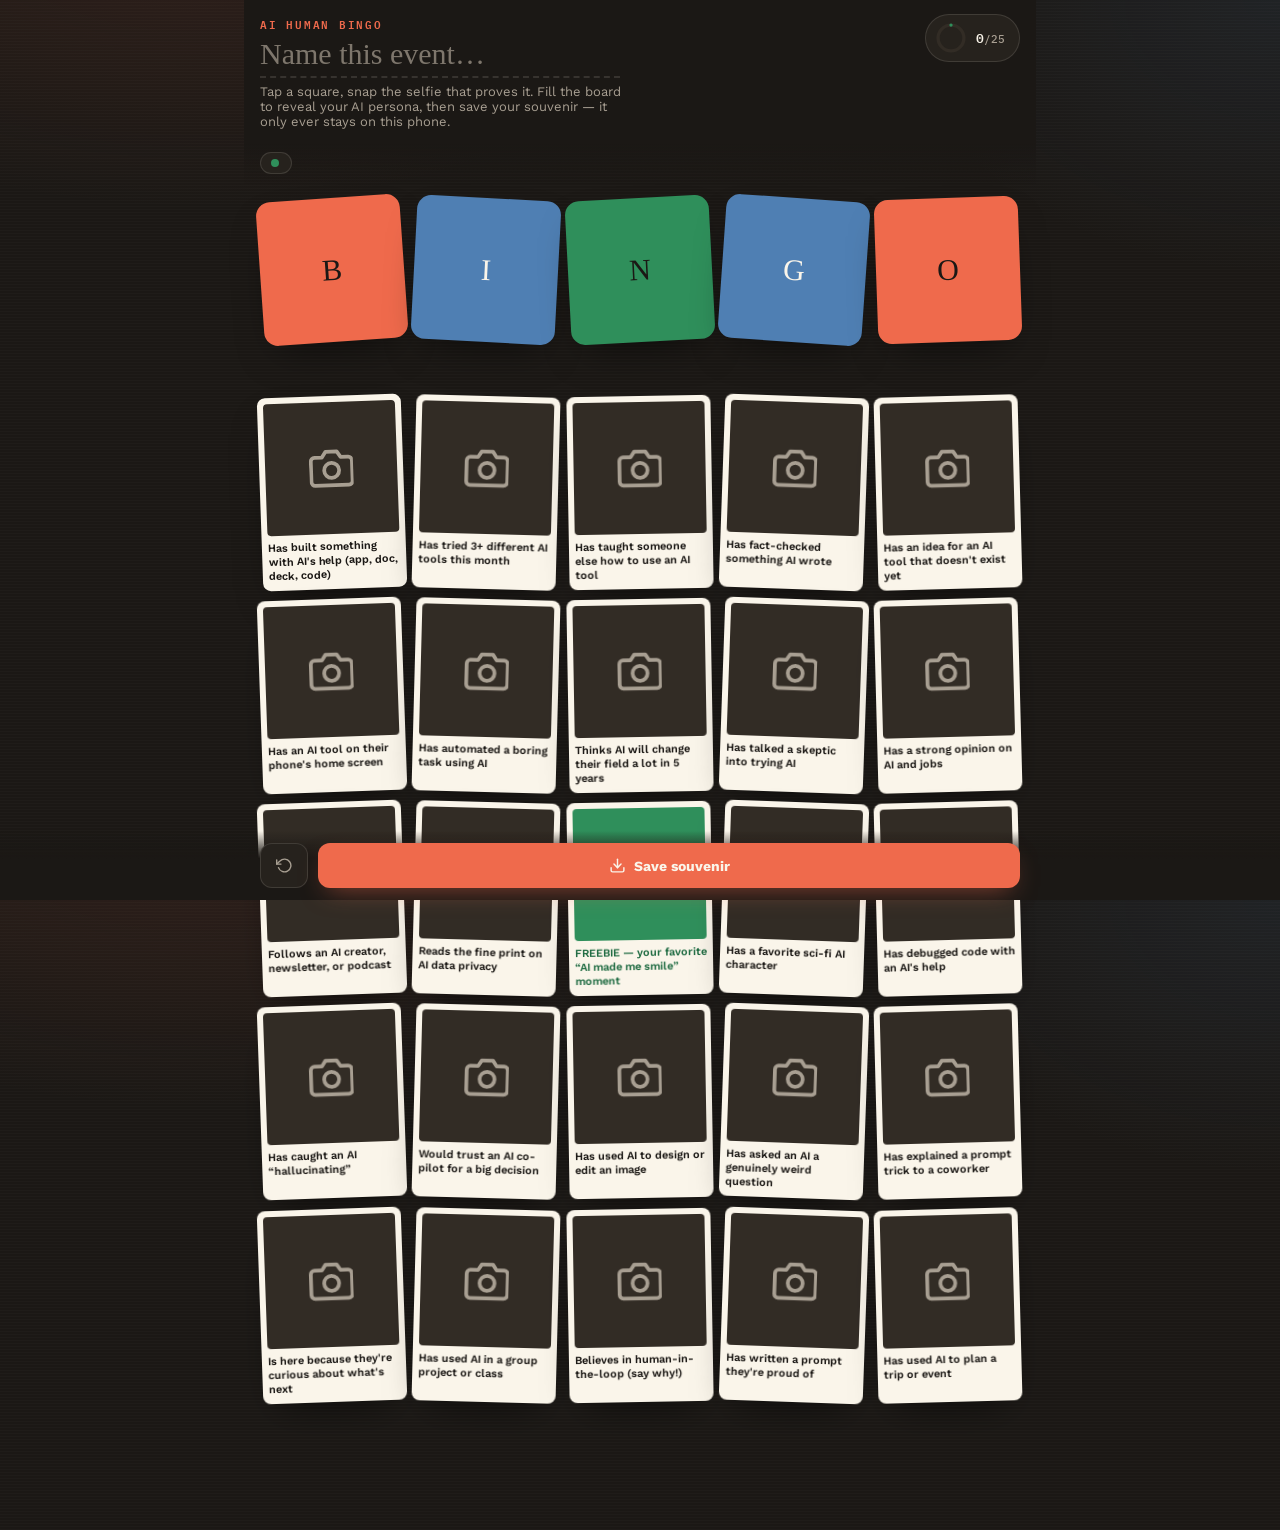
==== index.html @ 7718d37a "Add AI Human Bingo: selfie-based photo board with client-side AI persona reveal Co-Authored-By: Clau" ====
<!doctype html>
<html lang="en">
<head>
<meta charset="UTF-8" />
<meta name="viewport" content="width=device-width, initial-scale=1, viewport-fit=cover" />
<title>AI Human Bingo</title>
<meta name="description" content="A photo-based human bingo card for AI events — tap a square, take the selfie, fill the board, reveal your AI persona, and save it to your phone as a souvenir." />
<link rel="icon" href="data:image/svg+xml,<svg xmlns=%22http://www.w3.org/2000/svg%22 viewBox=%220 0 100 100%22><text y=%22.9em%22 font-size=%2290%22>📸</text></svg>" />
<link rel="stylesheet" href="style.css" />
</head>
<body>

<div class="wrap">

  <header class="board-header">
    <div class="header-row">
      <div class="brand">
        <span class="kicker">AI Human Bingo</span>
        <input id="eventTitle" type="text" maxlength="40" placeholder="Name this event…" />
      </div>
      <div class="progress-chip" aria-live="polite">
        <svg class="progress-ring" viewBox="0 0 36 36">
          <circle cx="18" cy="18" r="15.5" fill="none" stroke="var(--ink-softer)" stroke-width="4"></circle>
          <circle id="progressCircle" cx="18" cy="18" r="15.5" fill="none" stroke="var(--accent)" stroke-width="4"
                  stroke-linecap="round" stroke-dasharray="97.4" stroke-dashoffset="97.4"
                  transform="rotate(-90 18 18)"></circle>
        </svg>
        <span class="progress-text"><span id="progressCount">0</span><small>/25</small></span>
      </div>
    </div>
    <p class="subline">Tap a square, snap the selfie that proves it. Fill the board to reveal your AI persona, then save your souvenir — it only ever stays on this phone.</p>
    <span id="personaHint" class="persona-hint" hidden></span>
  </header>

  <div class="letters" aria-hidden="true">
    <span>B</span><span>I</span><span>N</span><span>G</span><span>O</span>
  </div>

  <div id="winBanner" class="win-banner" role="status">
    <svg viewBox="0 0 24 24" fill="none" stroke="currentColor" stroke-width="2.2" stroke-linecap="round" stroke-linejoin="round"><path d="M12 2l2.9 6.26L22 9.27l-5 4.87L18.2 21 12 17.4 5.8 21 7 14.14l-5-4.87 7.1-1.01z"/></svg>
    <div>
      <strong>BINGO! Board complete.</strong>
      <p>Save it below to keep it as your souvenir.</p>
    </div>
  </div>

  <main id="board" class="board" aria-label="Bingo board"></main>

</div>

<div class="toast" id="toast"></div>

<div class="action-bar">
  <div class="action-bar-inner">
    <button class="btn btn-reset" id="resetBtn" type="button" aria-label="Clear board">
      <svg viewBox="0 0 24 24" fill="none" stroke="currentColor" stroke-width="2" stroke-linecap="round" stroke-linejoin="round"><polyline points="1 4 1 10 7 10"/><path d="M3.51 15a9 9 0 1 0 2.13-9.36L1 10"/></svg>
    </button>
    <button class="btn btn-save" id="saveBtn" type="button">
      <svg viewBox="0 0 24 24" fill="none" stroke="currentColor" stroke-width="2" stroke-linecap="round" stroke-linejoin="round"><path d="M21 15v4a2 2 0 0 1-2 2H5a2 2 0 0 1-2-2v-4"/><polyline points="7 10 12 15 17 10"/><line x1="12" y1="15" x2="12" y2="3"/></svg>
      Save souvenir
    </button>
  </div>
</div>

<canvas id="confetti"></canvas>
<canvas id="exportCanvas"></canvas>

<script src="script.js"></script>
</body>
</html>
---- style.css ----
/* ============================================================
   Selfie Human Bingo — photo-booth strip aesthetic
   Palette
     --ink        #1b1815  backdrop, corkboard
     --ink-soft   #26221d  panel / card back
     --paper      #faf5ea  polaroid card stock
     --accent     #2f8f5b  captured / go (green, kept per house style)
     --accent-ink #10331f  accent text-on-accent
     --coral      #ef6a4c  camera / action pop
     --sky        #4f7fb3  third badge colour (B I N G O chips)
     --muted      #a89f92  secondary text on dark
     --muted-2    #6b6459  secondary text on paper
   Type
     display  "Permanent Marker"  — BINGO letters, headline, captions
     body     "Work Sans"         — UI copy, buttons, task labels
     mono     "IBM Plex Mono"     — counters, timestamps, stamp text
   Layout
     Single dark "photo booth" world (deliberately one theme): a corkboard
     backdrop holds a 5x5 grid of tilted polaroid cards; a sticky marker-
     board header up top and a film-strip action bar pinned to the bottom.
   ============================================================ */

@import url('https://fonts.googleapis.com/css2?family=Permanent+Marker&family=Work+Sans:wght@400;500;600;700;800&family=IBM+Plex+Mono:wght@500;600&display=swap');

:root {
  --ink: #1b1815;
  --ink-soft: #26221d;
  --ink-softer: #322c25;
  --paper: #faf5ea;
  --paper-dim: #efe7d8;
  --accent: #2f8f5b;
  --accent-deep: #1f6b42;
  --accent-ink: #0e2e1c;
  --coral: #ef6a4c;
  --coral-deep: #c94d32;
  --sky: #4f7fb3;
  --gold-banned: none; /* reminder: never use gold */
  --muted: #a89f92;
  --muted-2: #6b6459;
  --line: rgba(250, 245, 234, 0.12);
  --shadow: 0 18px 40px -18px rgba(0, 0, 0, 0.65);
  color-scheme: dark;
}

* { box-sizing: border-box; }

html, body {
  height: 100%;
}

body {
  margin: 0;
  padding-inline: 16px;
  background: var(--ink);
  background-image:
    radial-gradient(ellipse 900px 500px at 15% -10%, rgba(239, 106, 76, 0.10), transparent 60%),
    radial-gradient(ellipse 700px 500px at 100% 0%, rgba(79, 127, 179, 0.10), transparent 55%),
    repeating-linear-gradient(0deg, rgba(255,255,255,0.015) 0px, rgba(255,255,255,0.015) 1px, transparent 1px, transparent 3px);
  color: var(--paper);
  font-family: "Work Sans", -apple-system, "Segoe UI", sans-serif;
  -webkit-font-smoothing: antialiased;
  min-height: 100%;
}

.wrap {
  max-width: 760px;
  margin: 0 auto;
  padding-bottom: 128px;
}

/* ---------- header ---------- */

header.board-header {
  position: sticky;
  top: env(safe-area-inset-top, 0px);
  z-index: 20;
  padding-block: 14px 10px;
  background: linear-gradient(180deg, var(--ink) 78%, rgba(27,24,21,0));
  margin-inline: -16px;
  padding-inline: 16px;
}

.header-row {
  display: flex;
  align-items: flex-start;
  justify-content: space-between;
  gap: 14px;
  flex-wrap: wrap;
}

.brand {
  display: flex;
  flex-direction: column;
  gap: 2px;
  min-width: 0;
}

.brand .kicker {
  font-family: "IBM Plex Mono", monospace;
  font-size: 11px;
  font-weight: 600;
  letter-spacing: 0.16em;
  text-transform: uppercase;
  color: var(--coral);
}

#eventTitle {
  font-family: "Permanent Marker", cursive;
  font-size: clamp(22px, 6vw, 30px);
  line-height: 1.15;
  color: var(--paper);
  background: transparent;
  border: none;
  border-bottom: 2px dashed var(--line);
  padding: 2px 0 4px;
  width: 100%;
  max-width: 420px;
  outline: none;
  transition: border-color 0.15s ease;
}

#eventTitle:focus { border-bottom-color: var(--coral); }
#eventTitle::placeholder { color: var(--muted); opacity: 0.7; }

.progress-chip {
  display: flex;
  align-items: center;
  gap: 10px;
  background: var(--ink-soft);
  border: 1px solid var(--line);
  border-radius: 999px;
  padding: 8px 14px 8px 10px;
  flex-shrink: 0;
}

.progress-ring {
  width: 30px;
  height: 30px;
  flex-shrink: 0;
}

.progress-ring circle { transition: stroke-dashoffset 0.4s ease; }

.progress-text {
  font-family: "IBM Plex Mono", monospace;
  font-variant-numeric: tabular-nums;
  font-size: 13px;
  font-weight: 600;
  color: var(--paper);
  white-space: nowrap;
}

.progress-text small {
  color: var(--muted);
  font-weight: 500;
}

.subline {
  margin-top: 6px;
  font-size: 13px;
  color: var(--muted);
  max-width: 46ch;
}

.persona-hint {
  display: inline-flex;
  align-items: center;
  gap: 7px;
  margin-top: 10px;
  padding: 6px 12px 6px 10px;
  border-radius: 999px;
  background: var(--ink-soft);
  border: 1px solid var(--line);
  font-family: "IBM Plex Mono", monospace;
  font-size: 11.5px;
  font-weight: 600;
  letter-spacing: 0.02em;
  color: var(--paper);
}

.persona-hint::before {
  content: "";
  width: 8px;
  height: 8px;
  border-radius: 50%;
  background: var(--persona-color, var(--accent));
  flex-shrink: 0;
}

/* ---------- bingo letters ---------- */

.letters {
  display: grid;
  grid-template-columns: repeat(5, 1fr);
  gap: 10px;
  margin: 14px 0 12px;
}

.letters span {
  display: flex;
  align-items: center;
  justify-content: center;
  aspect-ratio: 1;
  font-family: "Permanent Marker", cursive;
  font-size: clamp(20px, 5.5vw, 30px);
  color: var(--ink);
  border-radius: 14px;
  transform: rotate(var(--tilt, 0deg));
  box-shadow: var(--shadow);
}

.letters span:nth-child(1) { background: var(--coral); --tilt: -4deg; }
.letters span:nth-child(2) { background: var(--sky); color: var(--paper); --tilt: 3deg; }
.letters span:nth-child(3) { background: var(--accent); --tilt: -3deg; }
.letters span:nth-child(4) { background: var(--sky); color: var(--paper); --tilt: 4deg; }
.letters span:nth-child(5) { background: var(--coral); --tilt: -2deg; }

/* ---------- grid of polaroids ---------- */

.board {
  display: grid;
  grid-template-columns: repeat(5, 1fr);
  gap: 10px;
}

@media (max-width: 480px) {
  .board { gap: 7px; }
  .letters { gap: 7px; }
}

.cell {
  position: relative;
  background: var(--paper);
  border-radius: 8px;
  padding: 6px 6px 8px;
  box-shadow: var(--shadow);
  transform: rotate(var(--tilt, 0deg));
  cursor: pointer;
  border: none;
  font: inherit;
  text-align: left;
  color: inherit;
  display: flex;
  flex-direction: column;
  transition: transform 0.15s ease, box-shadow 0.15s ease;
}

.cell:nth-child(5n+1) { --tilt: -2deg; }
.cell:nth-child(5n+2) { --tilt: 1.5deg; }
.cell:nth-child(5n+3) { --tilt: -1deg; }
.cell:nth-child(5n+4) { --tilt: 2deg; }
.cell:nth-child(5n+5) { --tilt: -1.5deg; }

.cell:hover,
.cell:focus-visible {
  transform: rotate(0deg) scale(1.035);
  z-index: 5;
  outline: none;
}

.cell:focus-visible { box-shadow: var(--shadow), 0 0 0 3px var(--coral); }

.cell-photo {
  position: relative;
  aspect-ratio: 1;
  border-radius: 4px;
  overflow: hidden;
  background: var(--ink-softer);
  display: flex;
  align-items: center;
  justify-content: center;
}

.cell-photo img {
  width: 100%;
  height: 100%;
  object-fit: cover;
  display: block;
}

.cell-photo svg { width: 34%; height: 34%; color: var(--muted); }

.cell.done .cell-photo svg { display: none; }

.cell-caption {
  margin-top: 6px;
  font-size: clamp(9px, 2.6vw, 11px);
  font-weight: 600;
  line-height: 1.25;
  color: var(--ink);
  min-height: 2.5em;
  display: flex;
  align-items: center;
}

.cell.free .cell-caption { color: var(--accent-deep); }
.cell.free .cell-photo { background: var(--accent); }
.cell.free .cell-photo svg { color: var(--accent-ink); }

.check-badge {
  position: absolute;
  top: 4px;
  right: 4px;
  width: 20px;
  height: 20px;
  border-radius: 50%;
  background: var(--accent);
  border: 2px solid var(--paper);
  display: flex;
  align-items: center;
  justify-content: center;
  opacity: 0;
  transform: scale(0.5);
  transition: transform 0.25s cubic-bezier(.34,1.56,.64,1), opacity 0.2s ease;
}

.cell.done .check-badge { opacity: 1; transform: scale(1); }
.check-badge svg { width: 11px; height: 11px; stroke: var(--paper); }

.cell-retake {
  position: absolute;
  bottom: 4px;
  right: 4px;
  width: 22px;
  height: 22px;
  border-radius: 50%;
  background: rgba(27,24,21,0.65);
  backdrop-filter: blur(2px);
  display: flex;
  align-items: center;
  justify-content: center;
  opacity: 0;
  transition: opacity 0.15s ease;
}

.cell.done .cell-retake { opacity: 1; }
.cell-retake svg { width: 12px; height: 12px; stroke: var(--paper); }

/* ---------- action bar ---------- */

.action-bar {
  position: fixed;
  left: 0;
  right: 0;
  bottom: 0;
  z-index: 30;
  display: flex;
  justify-content: center;
  padding: 12px 16px calc(12px + env(safe-area-inset-bottom, 0px));
  background: linear-gradient(0deg, var(--ink) 60%, rgba(27,24,21,0));
}

.action-bar-inner {
  width: 100%;
  max-width: 760px;
  display: flex;
  gap: 10px;
  align-items: stretch;
}

.btn {
  font-family: "Work Sans", sans-serif;
  font-weight: 700;
  font-size: 14px;
  border-radius: 12px;
  border: none;
  padding: 13px 16px;
  cursor: pointer;
  display: flex;
  align-items: center;
  justify-content: center;
  gap: 8px;
  transition: transform 0.12s ease, filter 0.12s ease;
}

.btn:active { transform: scale(0.97); }
.btn svg { width: 17px; height: 17px; flex-shrink: 0; }

.btn-save {
  flex: 1;
  background: var(--coral);
  color: var(--paper);
  box-shadow: 0 10px 26px -10px rgba(239, 106, 76, 0.55);
}

.btn-save:hover { filter: brightness(1.06); }
.btn-save:disabled { opacity: 0.45; cursor: not-allowed; box-shadow: none; }

.btn-reset {
  background: var(--ink-soft);
  color: var(--muted);
  border: 1px solid var(--line);
  width: 48px;
  flex-shrink: 0;
}

.btn-reset:hover { color: var(--paper); border-color: var(--muted); }

/* ---------- toast ---------- */

.toast {
  position: fixed;
  left: 50%;
  bottom: calc(96px + env(safe-area-inset-bottom, 0px));
  transform: translate(-50%, 12px);
  background: var(--paper);
  color: var(--ink);
  font-family: "IBM Plex Mono", monospace;
  font-size: 12px;
  font-weight: 600;
  letter-spacing: 0.02em;
  padding: 10px 16px;
  border-radius: 10px;
  box-shadow: var(--shadow);
  z-index: 40;
  opacity: 0;
  pointer-events: none;
  transition: opacity 0.25s ease, transform 0.25s ease;
  max-width: min(90vw, 420px);
  text-align: center;
}

.toast.show {
  opacity: 1;
  transform: translate(-50%, 0);
}

/* ---------- win banner ---------- */

.win-banner {
  margin: 4px 0 14px;
  background: var(--accent);
  color: var(--accent-ink);
  border-radius: 12px;
  padding: 14px 16px;
  display: flex;
  align-items: center;
  gap: 12px;
  box-shadow: var(--shadow);
  opacity: 0;
  max-height: 0;
  overflow: hidden;
  transition: opacity 0.3s ease, max-height 0.3s ease, margin 0.3s ease, padding 0.3s ease;
}

.win-banner.show { opacity: 1; max-height: 120px; }
.win-banner svg { width: 26px; height: 26px; flex-shrink: 0; }
.win-banner strong { font-family: "Permanent Marker", cursive; font-size: 18px; display: block; }
.win-banner p { margin: 2px 0 0; font-size: 12.5px; opacity: 0.85; }

/* ---------- confetti canvas ---------- */

#confetti {
  position: fixed;
  inset: 0;
  pointer-events: none;
  z-index: 50;
}

/* ---------- offscreen export canvas (never shown) ---------- */

#exportCanvas { display: none; }

@media (prefers-reduced-motion: reduce) {
  * { transition-duration: 0.001ms !important; animation-duration: 0.001ms !important; }
}
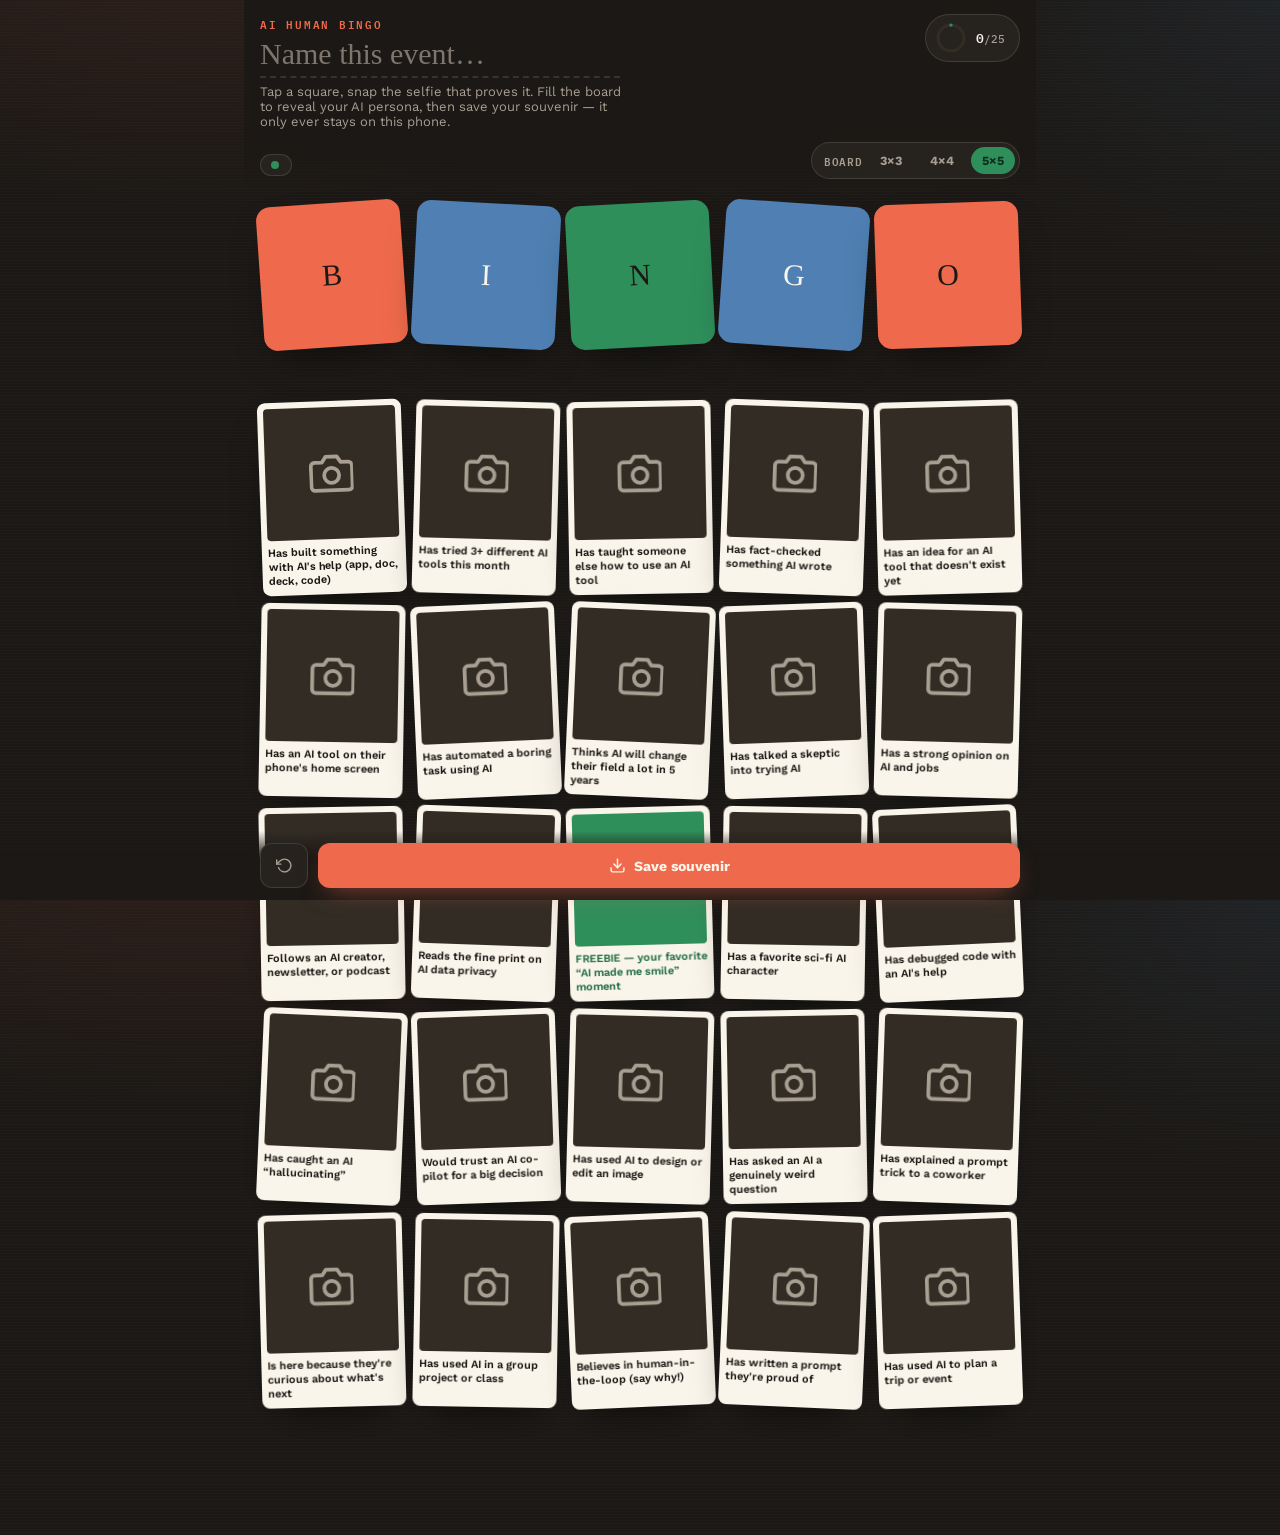
==== commit b0a17216: "Add 3x3 / 4x4 / 5x5 board size picker Generalizes the grid, line-detection, and souvenir export to a" ====
--- a/index.html
+++ b/index.html
@@ -25,14 +25,22 @@
                   stroke-linecap="round" stroke-dasharray="97.4" stroke-dashoffset="97.4"
                   transform="rotate(-90 18 18)"></circle>
         </svg>
-        <span class="progress-text"><span id="progressCount">0</span><small>/25</small></span>
+        <span class="progress-text"><span id="progressCount">0</span><small>/<span id="progressTotal">25</span></small></span>
       </div>
     </div>
     <p class="subline">Tap a square, snap the selfie that proves it. Fill the board to reveal your AI persona, then save your souvenir — it only ever stays on this phone.</p>
-    <span id="personaHint" class="persona-hint" hidden></span>
+    <div class="header-foot">
+      <span id="personaHint" class="persona-hint" hidden></span>
+      <div class="size-picker" role="group" aria-label="Board size">
+        <span class="size-picker-label">Board</span>
+        <button type="button" class="size-btn" data-size="9">3×3</button>
+        <button type="button" class="size-btn" data-size="16">4×4</button>
+        <button type="button" class="size-btn" data-size="25">5×5</button>
+      </div>
+    </div>
   </header>
 
-  <div class="letters" aria-hidden="true">
+  <div id="lettersRow" class="letters" aria-hidden="true">
     <span>B</span><span>I</span><span>N</span><span>G</span><span>O</span>
   </div>
 
--- a/style.css
+++ b/style.css
@@ -187,7 +187,61 @@
   flex-shrink: 0;
 }
 
+.header-foot {
+  display: flex;
+  align-items: center;
+  justify-content: space-between;
+  flex-wrap: wrap;
+  gap: 10px;
+  margin-top: 4px;
+}
+
+.persona-hint:not([hidden]) { margin-top: 0; }
+
+.size-picker {
+  display: inline-flex;
+  align-items: center;
+  gap: 6px;
+  background: var(--ink-soft);
+  border: 1px solid var(--line);
+  border-radius: 999px;
+  padding: 4px;
+  margin-left: auto;
+}
+
+.size-picker-label {
+  font-family: "IBM Plex Mono", monospace;
+  font-size: 10.5px;
+  font-weight: 600;
+  letter-spacing: 0.08em;
+  text-transform: uppercase;
+  color: var(--muted);
+  padding-left: 8px;
+}
+
+.size-btn {
+  font-family: "Work Sans", sans-serif;
+  font-size: 12.5px;
+  font-weight: 700;
+  color: var(--muted);
+  background: transparent;
+  border: none;
+  border-radius: 999px;
+  padding: 6px 11px;
+  cursor: pointer;
+  transition: background 0.15s ease, color 0.15s ease;
+}
+
+.size-btn:hover { color: var(--paper); }
+
+.size-btn.active {
+  background: var(--accent);
+  color: var(--accent-ink);
+}
+
 /* ---------- bingo letters ---------- */
+
+.letters[hidden] { display: none; }
 
 .letters {
   display: grid;
@@ -219,7 +273,7 @@
 
 .board {
   display: grid;
-  grid-template-columns: repeat(5, 1fr);
+  grid-template-columns: repeat(var(--cols, 5), 1fr);
   gap: 10px;
 }
 
@@ -245,11 +299,7 @@
   transition: transform 0.15s ease, box-shadow 0.15s ease;
 }
 
-.cell:nth-child(5n+1) { --tilt: -2deg; }
-.cell:nth-child(5n+2) { --tilt: 1.5deg; }
-.cell:nth-child(5n+3) { --tilt: -1deg; }
-.cell:nth-child(5n+4) { --tilt: 2deg; }
-.cell:nth-child(5n+5) { --tilt: -1.5deg; }
+/* --tilt is set inline per cell in JS so it works for any column count */
 
 .cell:hover,
 .cell:focus-visible {
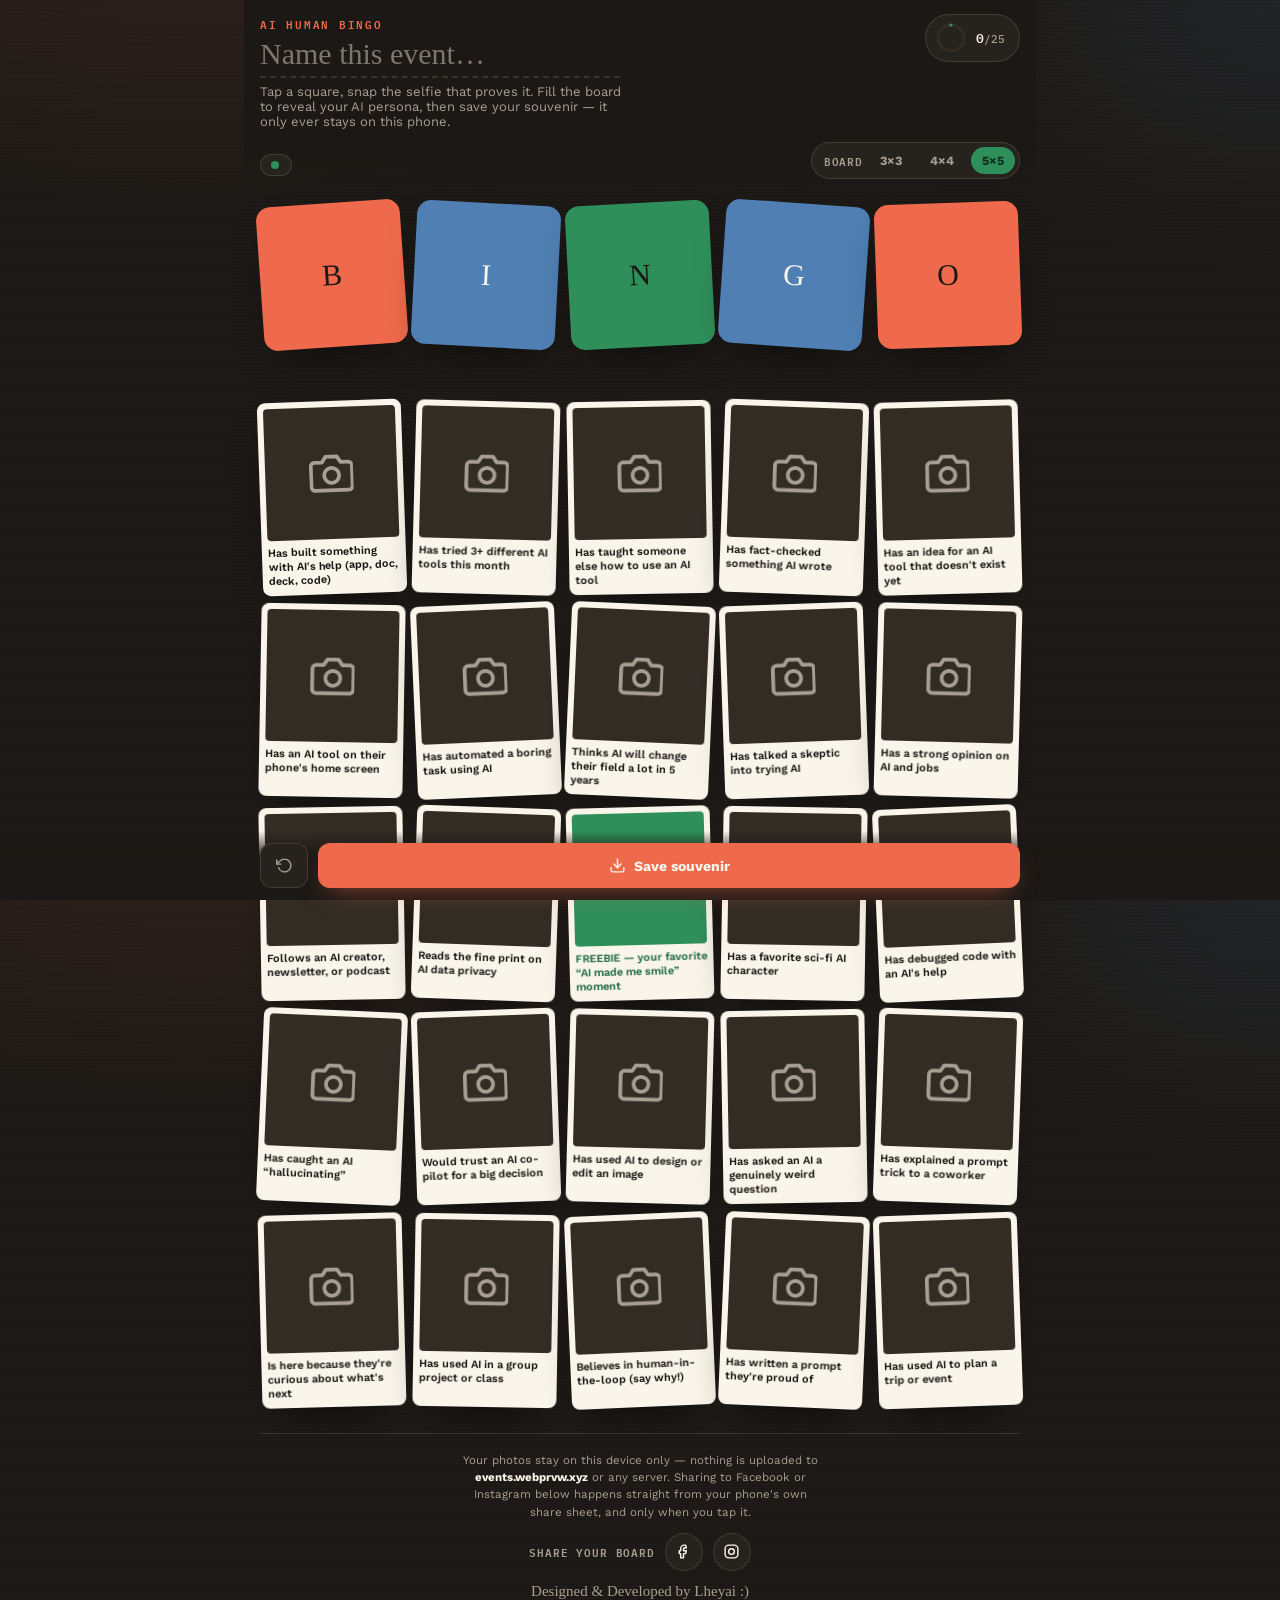
==== commit 34da77e0: "Add footer credit, privacy disclaimer, and Facebook/Instagram share Share buttons use the Web Share " ====
--- a/index.html
+++ b/index.html
@@ -54,6 +54,23 @@
 
   <main id="board" class="board" aria-label="Bingo board"></main>
 
+  <footer class="site-footer">
+    <p class="disclaimer">
+      Your photos stay on this device only — nothing is uploaded to <strong>events.webprvw.xyz</strong> or any server.
+      Sharing to Facebook or Instagram below happens straight from your phone's own share sheet, and only when you tap it.
+    </p>
+    <div class="share-row">
+      <span class="share-label">Share your board</span>
+      <button type="button" class="share-btn" id="shareFbBtn" data-platform="facebook" aria-label="Share on Facebook">
+        <svg viewBox="0 0 24 24" fill="none" stroke="currentColor" stroke-width="2" stroke-linecap="round" stroke-linejoin="round"><path d="M15 3h-2a5 5 0 0 0-5 5v3H6v4h2v6h4v-6h3l1-4h-4V8a1 1 0 0 1 1-1h3z"/></svg>
+      </button>
+      <button type="button" class="share-btn" id="shareIgBtn" data-platform="instagram" aria-label="Share on Instagram">
+        <svg viewBox="0 0 24 24" fill="none" stroke="currentColor" stroke-width="2" stroke-linecap="round" stroke-linejoin="round"><rect x="3" y="3" width="18" height="18" rx="5"/><circle cx="12" cy="12" r="4"/><circle cx="17.5" cy="6.5" r="0.6" fill="currentColor" stroke="none"/></svg>
+      </button>
+    </div>
+    <p class="credit">Designed &amp; Developed by Lheyai :)</p>
+  </footer>
+
 </div>
 
 <div class="toast" id="toast"></div>
--- a/style.css
+++ b/style.css
@@ -386,6 +386,73 @@
 .cell.done .cell-retake { opacity: 1; }
 .cell-retake svg { width: 12px; height: 12px; stroke: var(--paper); }
 
+/* ---------- footer ---------- */
+
+.site-footer {
+  margin-top: 26px;
+  padding-top: 18px;
+  border-top: 1px solid var(--line);
+  display: flex;
+  flex-direction: column;
+  align-items: center;
+  gap: 12px;
+  text-align: center;
+}
+
+.disclaimer {
+  margin: 0;
+  max-width: 52ch;
+  font-size: 11.5px;
+  line-height: 1.5;
+  color: var(--muted);
+}
+
+.disclaimer strong {
+  color: var(--paper);
+  font-weight: 700;
+}
+
+.share-row {
+  display: flex;
+  align-items: center;
+  gap: 10px;
+}
+
+.share-label {
+  font-family: "IBM Plex Mono", monospace;
+  font-size: 10.5px;
+  font-weight: 600;
+  letter-spacing: 0.08em;
+  text-transform: uppercase;
+  color: var(--muted);
+}
+
+.share-btn {
+  width: 38px;
+  height: 38px;
+  border-radius: 50%;
+  background: var(--ink-soft);
+  border: 1px solid var(--line);
+  color: var(--paper);
+  display: flex;
+  align-items: center;
+  justify-content: center;
+  cursor: pointer;
+  transition: border-color 0.15s ease, transform 0.12s ease, color 0.15s ease;
+}
+
+.share-btn svg { width: 17px; height: 17px; }
+.share-btn:hover { border-color: var(--coral); color: var(--coral); }
+.share-btn:active { transform: scale(0.94); }
+.share-btn:disabled { opacity: 0.5; cursor: progress; }
+
+.credit {
+  margin: 0;
+  font-family: "Permanent Marker", cursive;
+  font-size: 15px;
+  color: var(--muted);
+}
+
 /* ---------- action bar ---------- */
 
 .action-bar {
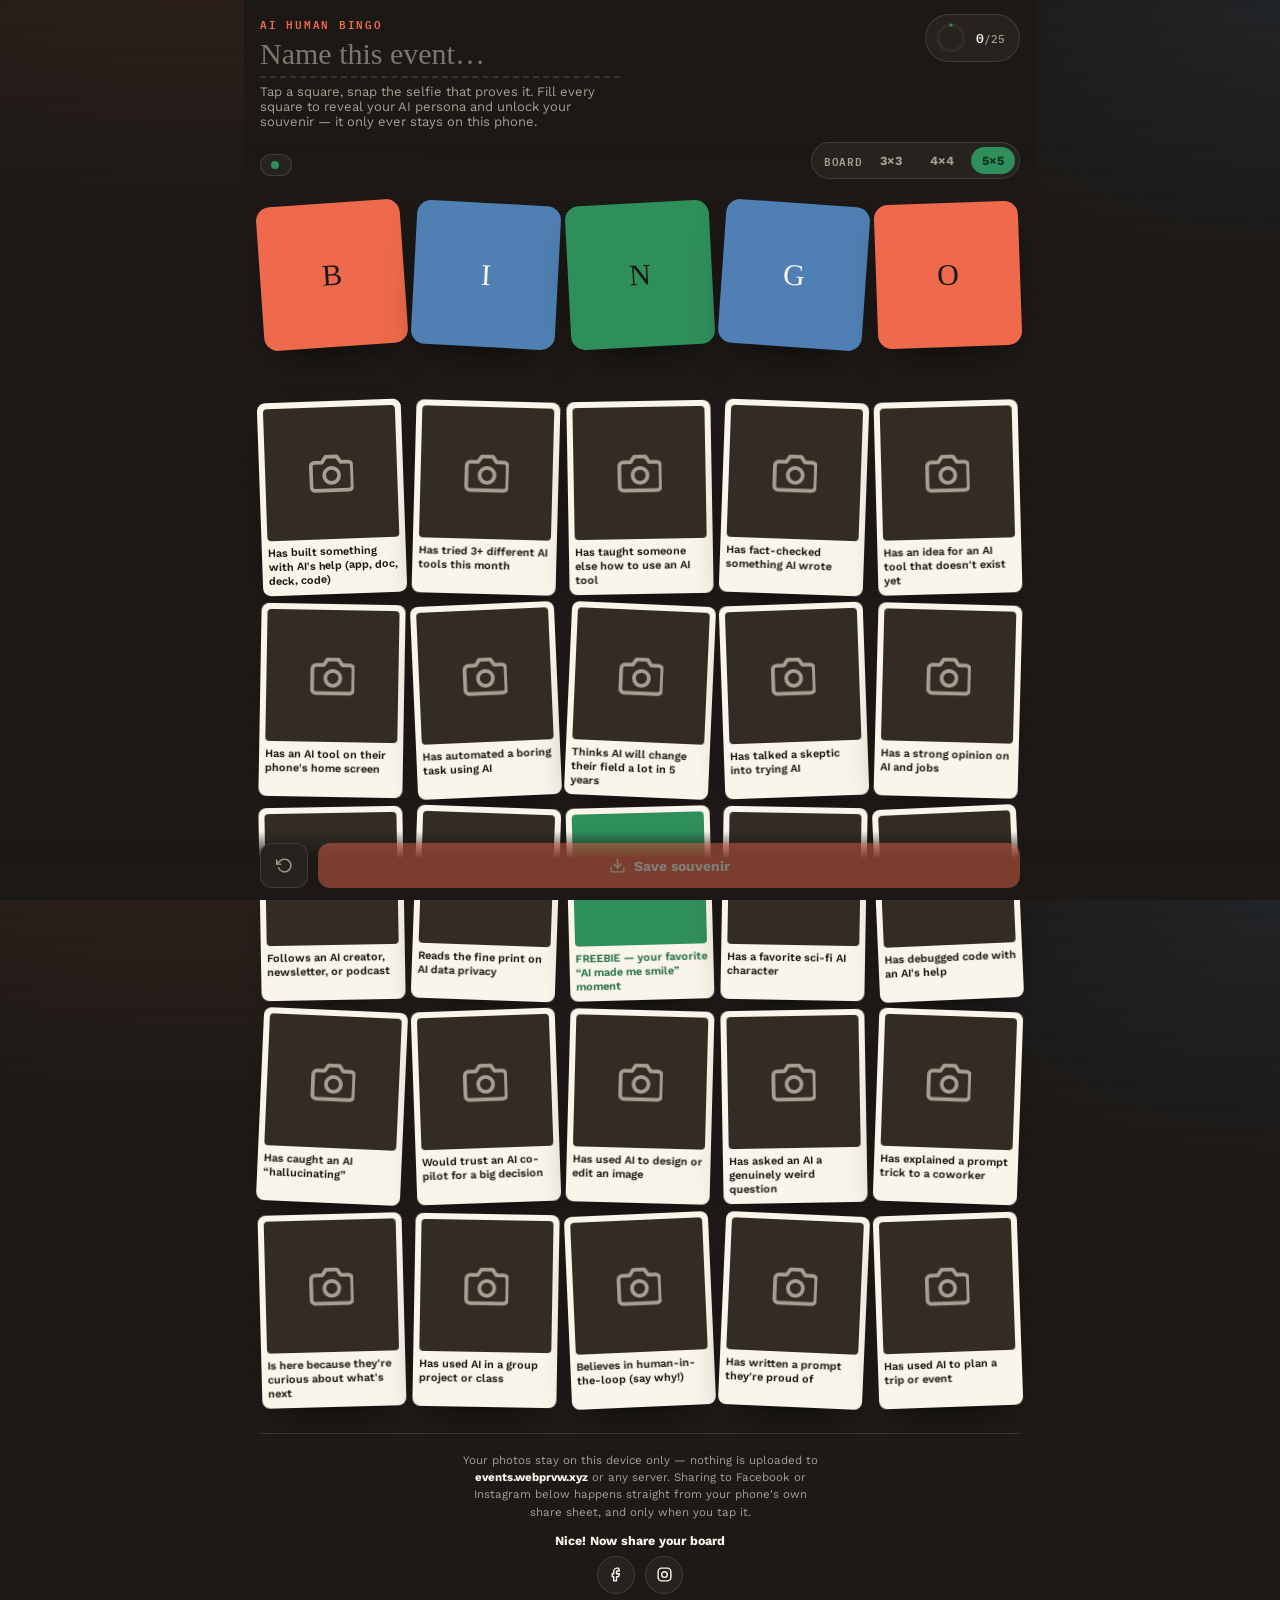
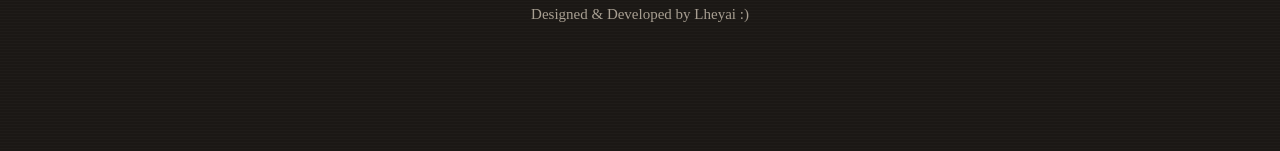
==== commit 7800fe43: "Gate Save behind a full board and reveal sharing only after saving Save souvenir is now disabled unt" ====
--- a/index.html
+++ b/index.html
@@ -28,7 +28,7 @@
         <span class="progress-text"><span id="progressCount">0</span><small>/<span id="progressTotal">25</span></small></span>
       </div>
     </div>
-    <p class="subline">Tap a square, snap the selfie that proves it. Fill the board to reveal your AI persona, then save your souvenir — it only ever stays on this phone.</p>
+    <p class="subline">Tap a square, snap the selfie that proves it. Fill every square to reveal your AI persona and unlock your souvenir — it only ever stays on this phone.</p>
     <div class="header-foot">
       <span id="personaHint" class="persona-hint" hidden></span>
       <div class="size-picker" role="group" aria-label="Board size">
@@ -59,14 +59,16 @@
       Your photos stay on this device only — nothing is uploaded to <strong>events.webprvw.xyz</strong> or any server.
       Sharing to Facebook or Instagram below happens straight from your phone's own share sheet, and only when you tap it.
     </p>
-    <div class="share-row">
-      <span class="share-label">Share your board</span>
-      <button type="button" class="share-btn" id="shareFbBtn" data-platform="facebook" aria-label="Share on Facebook">
-        <svg viewBox="0 0 24 24" fill="none" stroke="currentColor" stroke-width="2" stroke-linecap="round" stroke-linejoin="round"><path d="M15 3h-2a5 5 0 0 0-5 5v3H6v4h2v6h4v-6h3l1-4h-4V8a1 1 0 0 1 1-1h3z"/></svg>
-      </button>
-      <button type="button" class="share-btn" id="shareIgBtn" data-platform="instagram" aria-label="Share on Instagram">
-        <svg viewBox="0 0 24 24" fill="none" stroke="currentColor" stroke-width="2" stroke-linecap="round" stroke-linejoin="round"><rect x="3" y="3" width="18" height="18" rx="5"/><circle cx="12" cy="12" r="4"/><circle cx="17.5" cy="6.5" r="0.6" fill="currentColor" stroke="none"/></svg>
-      </button>
+    <div class="share-section" id="shareSection" hidden>
+      <span class="share-label">Nice! Now share your board</span>
+      <div class="share-row">
+        <button type="button" class="share-btn" id="shareFbBtn" data-platform="facebook" aria-label="Share on Facebook">
+          <svg viewBox="0 0 24 24" fill="none" stroke="currentColor" stroke-width="2" stroke-linecap="round" stroke-linejoin="round"><path d="M15 3h-2a5 5 0 0 0-5 5v3H6v4h2v6h4v-6h3l1-4h-4V8a1 1 0 0 1 1-1h3z"/></svg>
+        </button>
+        <button type="button" class="share-btn" id="shareIgBtn" data-platform="instagram" aria-label="Share on Instagram">
+          <svg viewBox="0 0 24 24" fill="none" stroke="currentColor" stroke-width="2" stroke-linecap="round" stroke-linejoin="round"><rect x="3" y="3" width="18" height="18" rx="5"/><circle cx="12" cy="12" r="4"/><circle cx="17.5" cy="6.5" r="0.6" fill="currentColor" stroke="none"/></svg>
+        </button>
+      </div>
     </div>
     <p class="credit">Designed &amp; Developed by Lheyai :)</p>
   </footer>
--- a/style.css
+++ b/style.css
@@ -412,6 +412,13 @@
   font-weight: 700;
 }
 
+.share-section {
+  display: flex;
+  flex-direction: column;
+  align-items: center;
+  gap: 8px;
+}
+
 .share-row {
   display: flex;
   align-items: center;
@@ -419,12 +426,10 @@
 }
 
 .share-label {
-  font-family: "IBM Plex Mono", monospace;
-  font-size: 10.5px;
-  font-weight: 600;
-  letter-spacing: 0.08em;
-  text-transform: uppercase;
-  color: var(--muted);
+  font-family: "Work Sans", sans-serif;
+  font-size: 12.5px;
+  font-weight: 700;
+  color: var(--paper);
 }
 
 .share-btn {
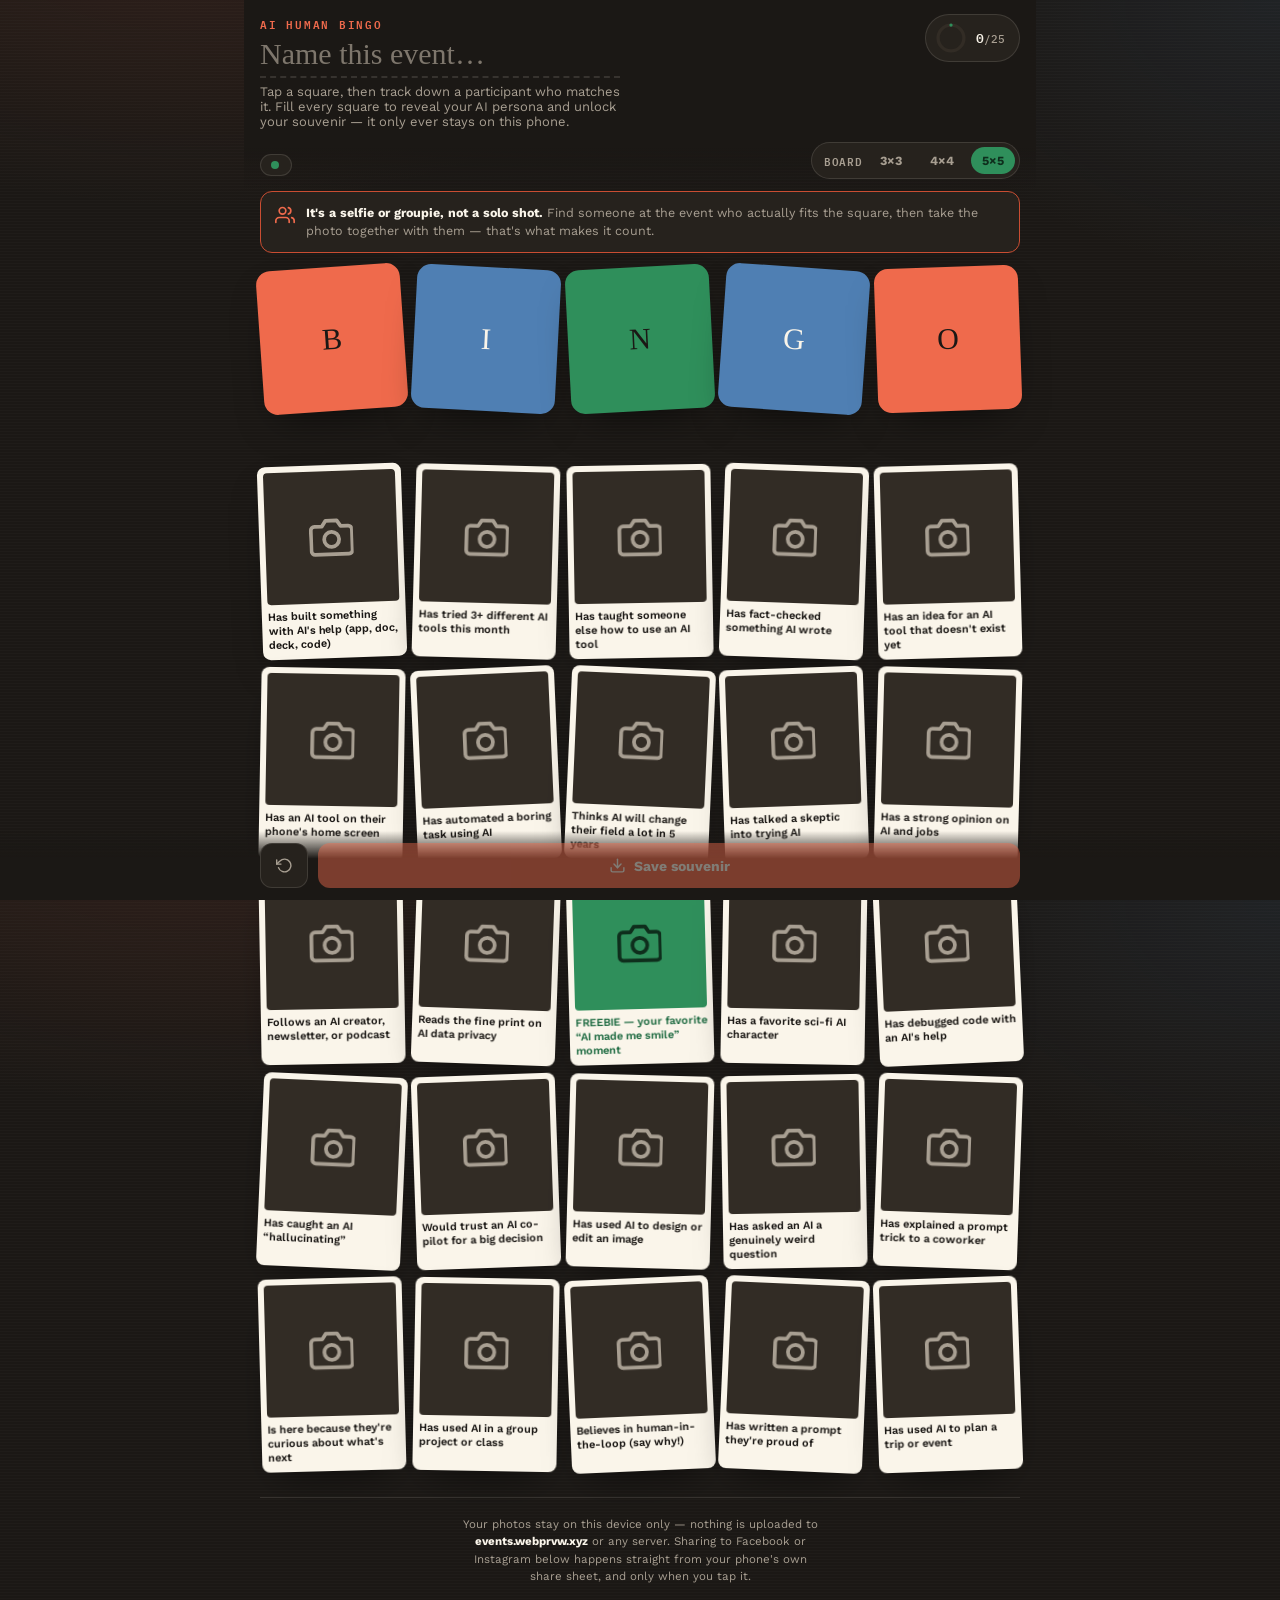
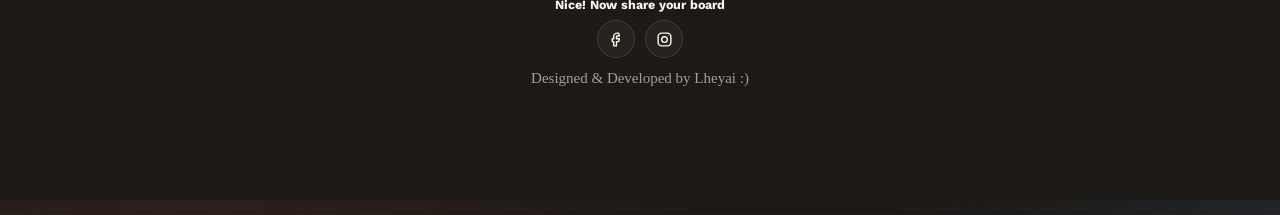
==== commit f6de0dc2: "Add a clear instruction that photos must be with a matching participant New always-visible rules ban" ====
--- a/index.html
+++ b/index.html
@@ -28,7 +28,7 @@
         <span class="progress-text"><span id="progressCount">0</span><small>/<span id="progressTotal">25</span></small></span>
       </div>
     </div>
-    <p class="subline">Tap a square, snap the selfie that proves it. Fill every square to reveal your AI persona and unlock your souvenir — it only ever stays on this phone.</p>
+    <p class="subline">Tap a square, then track down a participant who matches it. Fill every square to reveal your AI persona and unlock your souvenir — it only ever stays on this phone.</p>
     <div class="header-foot">
       <span id="personaHint" class="persona-hint" hidden></span>
       <div class="size-picker" role="group" aria-label="Board size">
@@ -39,6 +39,11 @@
       </div>
     </div>
   </header>
+
+  <div class="rules-banner">
+    <svg viewBox="0 0 24 24" fill="none" stroke="currentColor" stroke-width="2" stroke-linecap="round" stroke-linejoin="round"><path d="M17 21v-2a4 4 0 0 0-4-4H5a4 4 0 0 0-4 4v2"/><circle cx="9" cy="7" r="4"/><path d="M23 21v-2a4 4 0 0 0-3-3.87"/><path d="M16 3.13a4 4 0 0 1 0 7.75"/></svg>
+    <p><strong>It's a selfie or groupie, not a solo shot.</strong> Find someone at the event who actually fits the square, then take the photo together with them — that's what makes it count.</p>
+  </div>
 
   <div id="lettersRow" class="letters" aria-hidden="true">
     <span>B</span><span>I</span><span>N</span><span>G</span><span>O</span>
--- a/style.css
+++ b/style.css
@@ -547,6 +547,38 @@
   transform: translate(-50%, 0);
 }
 
+/* ---------- rules banner ---------- */
+
+.rules-banner {
+  margin: 2px 0 14px;
+  background: var(--ink-soft);
+  border: 1px solid var(--coral-deep);
+  border-radius: 12px;
+  padding: 12px 14px;
+  display: flex;
+  align-items: flex-start;
+  gap: 11px;
+}
+
+.rules-banner svg {
+  width: 20px;
+  height: 20px;
+  flex-shrink: 0;
+  margin-top: 1px;
+  color: var(--coral);
+}
+
+.rules-banner p {
+  margin: 0;
+  font-size: 12.5px;
+  line-height: 1.45;
+  color: var(--muted);
+}
+
+.rules-banner strong {
+  color: var(--paper);
+}
+
 /* ---------- win banner ---------- */
 
 .win-banner {
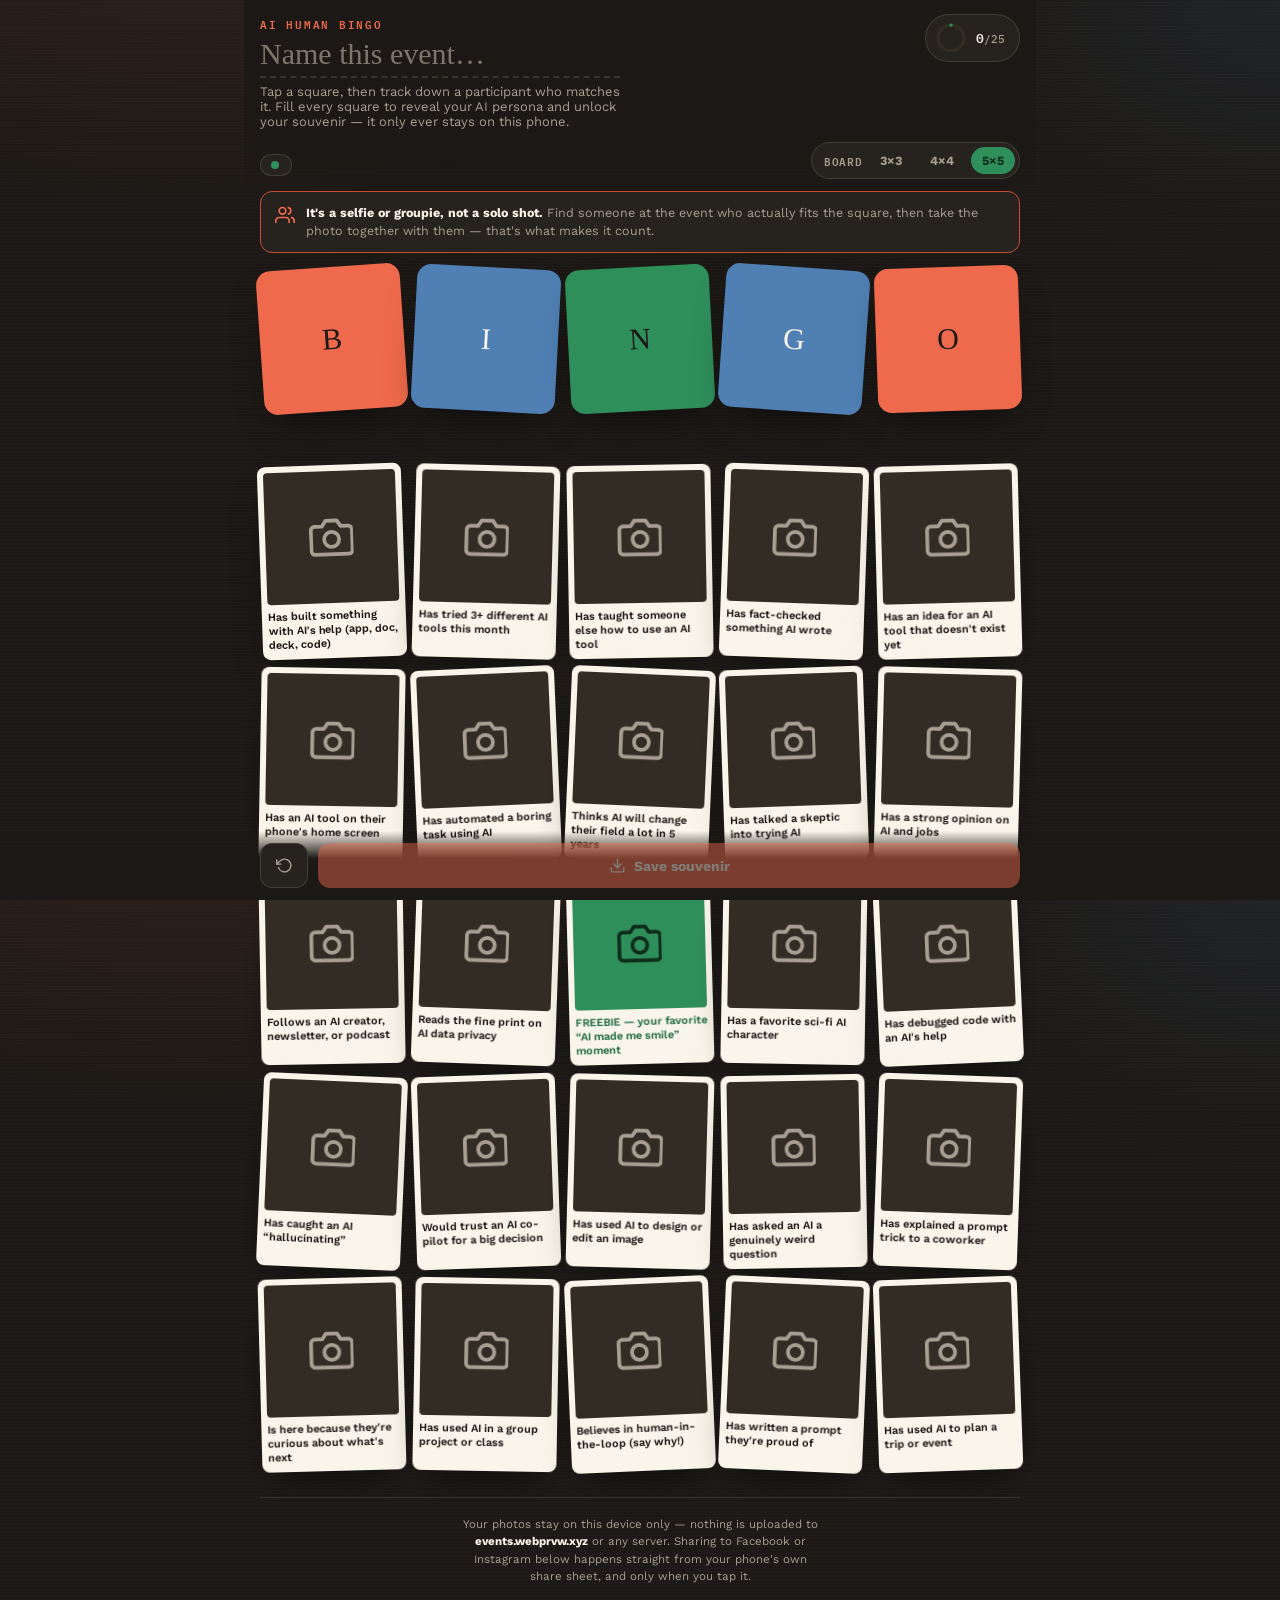
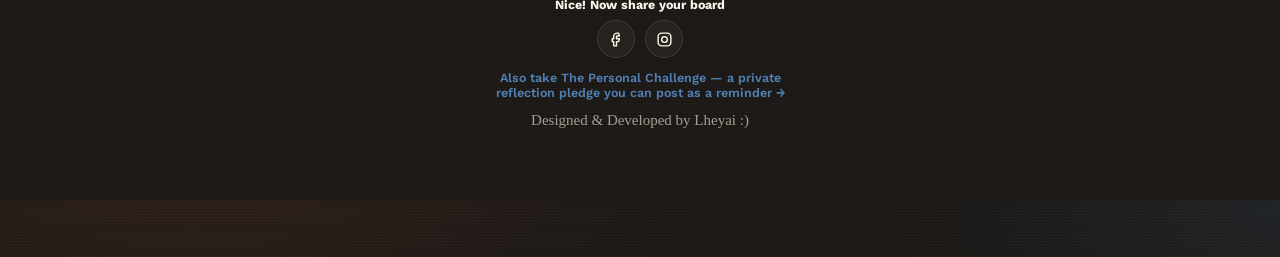
==== commit 2540f74d: "Add The Personal Challenge: a downloadable reflection pledge module New companion page at /pledge — " ====
--- a/index.html
+++ b/index.html
@@ -75,6 +75,7 @@
         </button>
       </div>
     </div>
+    <a class="module-link" href="./pledge/">Also take The Personal Challenge — a private reflection pledge you can post as a reminder →</a>
     <p class="credit">Designed &amp; Developed by Lheyai :)</p>
   </footer>
 
@@ -97,6 +98,7 @@
 <canvas id="confetti"></canvas>
 <canvas id="exportCanvas"></canvas>
 
+<script src="shared.js"></script>
 <script src="script.js"></script>
 </body>
 </html>
--- a/style.css
+++ b/style.css
@@ -451,6 +451,17 @@
 .share-btn:active { transform: scale(0.94); }
 .share-btn:disabled { opacity: 0.5; cursor: progress; }
 
+.module-link {
+  font-family: "Work Sans", sans-serif;
+  font-size: 12.5px;
+  font-weight: 600;
+  color: var(--sky);
+  text-decoration: none;
+  max-width: 40ch;
+}
+
+.module-link:hover { color: var(--paper); text-decoration: underline; }
+
 .credit {
   margin: 0;
   font-family: "Permanent Marker", cursive;
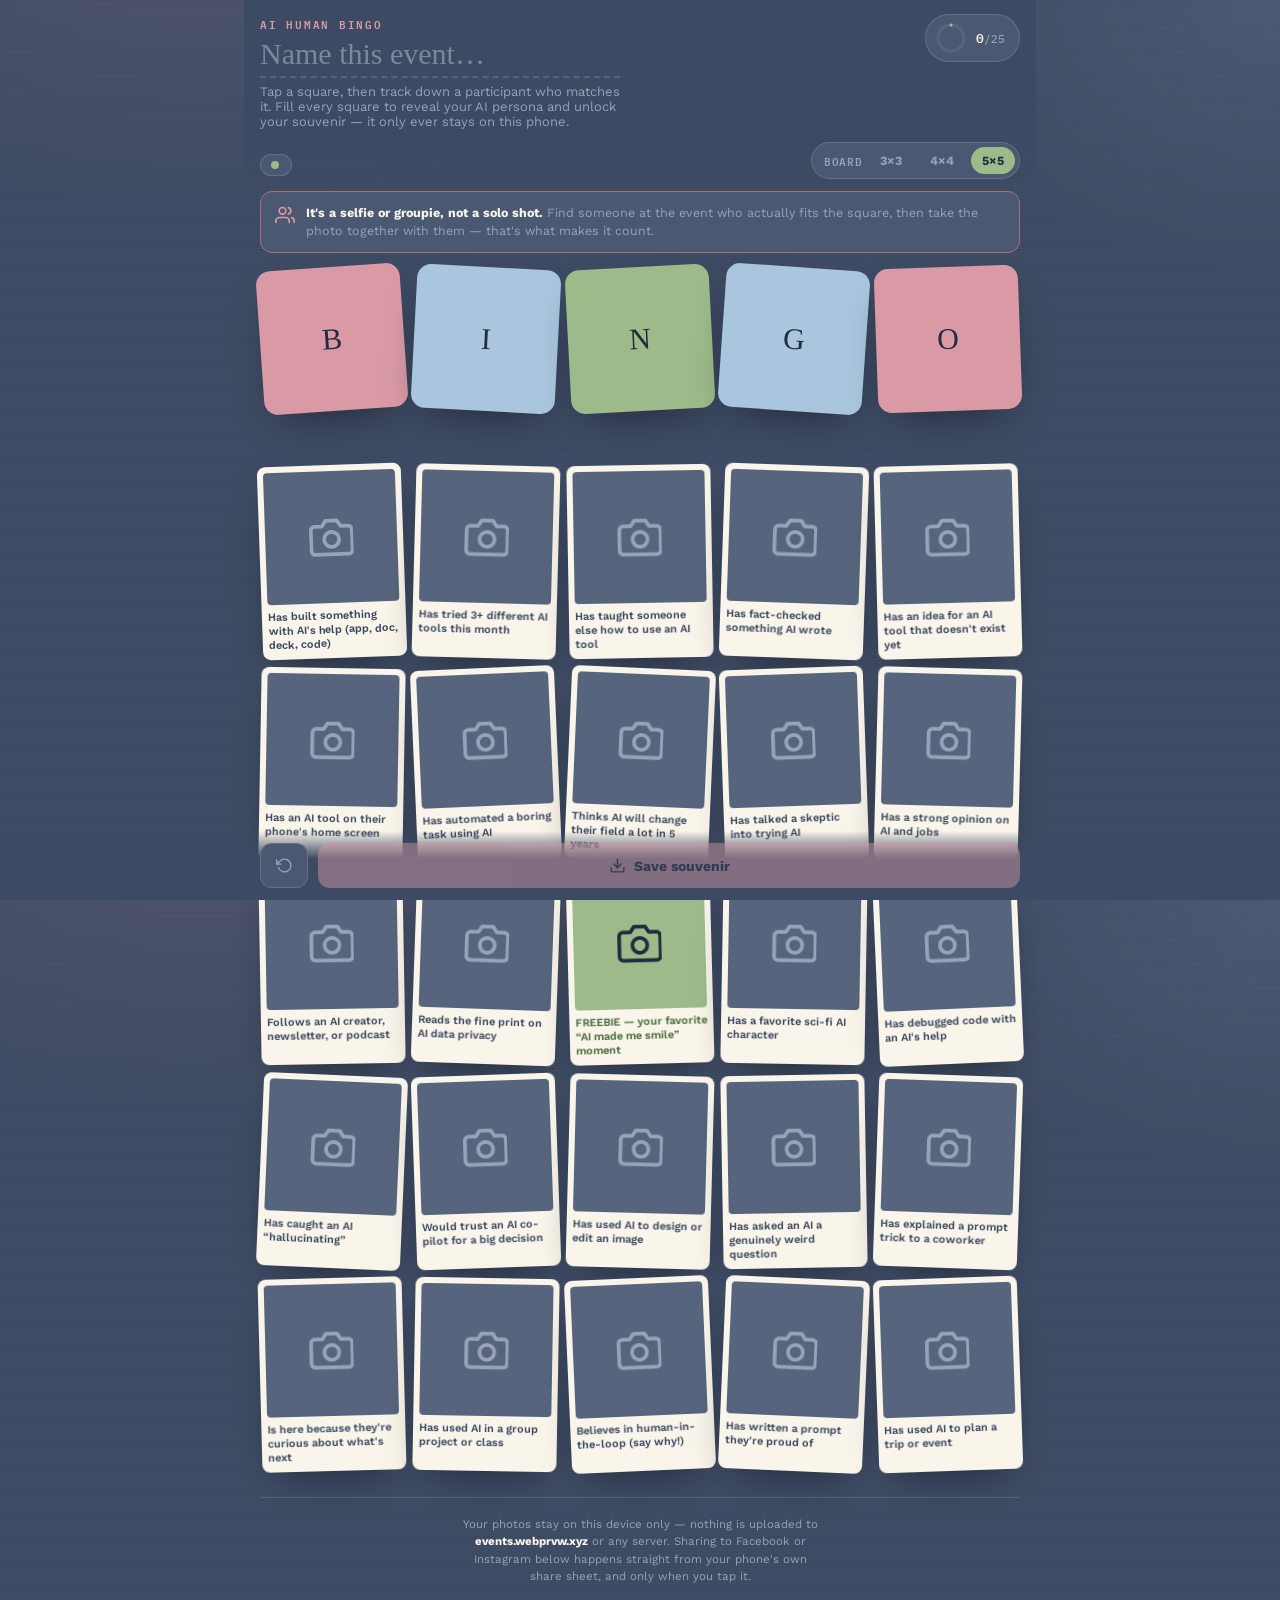
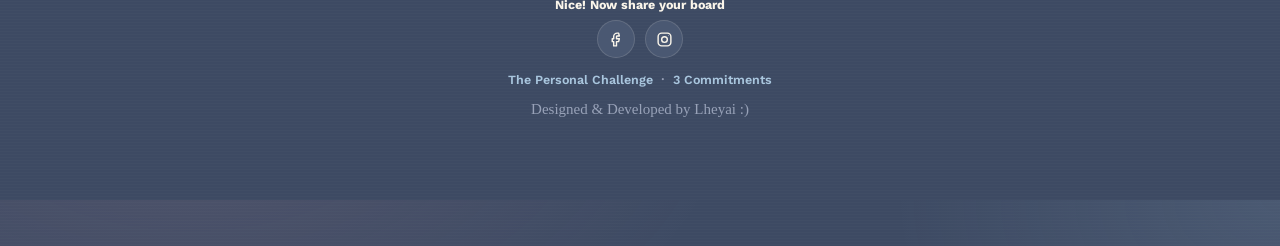
==== commit 82e3c744: "Add 3 Commitments module and rebrand all three pages to a navy/pastel palette New module at /commitm" ====
--- a/index.html
+++ b/index.html
@@ -75,7 +75,11 @@
         </button>
       </div>
     </div>
-    <a class="module-link" href="./pledge/">Also take The Personal Challenge — a private reflection pledge you can post as a reminder →</a>
+    <div class="module-links">
+      <a class="module-link" href="./pledge/">The Personal Challenge</a>
+      <span class="module-links-sep">&middot;</span>
+      <a class="module-link" href="./commitment/">3 Commitments</a>
+    </div>
     <p class="credit">Designed &amp; Developed by Lheyai :)</p>
   </footer>
 
--- a/style.css
+++ b/style.css
@@ -1,14 +1,17 @@
 /* ============================================================
-   Selfie Human Bingo — photo-booth strip aesthetic
-   Palette
-     --ink        #1b1815  backdrop, corkboard
-     --ink-soft   #26221d  panel / card back
+   AI Human Bingo — photo-booth strip aesthetic
+   Palette (navy + soft pastels, shared across Human Bingo, the
+   Personal Challenge, and 3 Commitments)
+     --ink        #3d4a63  backdrop, corkboard (navy)
+     --ink-soft   #4a5872  panel / card back
      --paper      #faf5ea  polaroid card stock
-     --accent     #2f8f5b  captured / go (green, kept per house style)
-     --accent-ink #10331f  accent text-on-accent
-     --coral      #ef6a4c  camera / action pop
-     --sky        #4f7fb3  third badge colour (B I N G O chips)
-     --muted      #a89f92  secondary text on dark
+     --accent     #9dbb8a  captured / go (sage — DATA)
+     --accent-deep #466b3d accent text-on-paper (dark sage)
+     --accent-ink #232c3e  text/icon on any pastel fill (near-navy)
+     --coral      #d99aa6  camera / action pop (dusty pink — PEOPLE)
+     --sky        #a9c6de  third badge colour (powder blue — TECHNOLOGY)
+     --cream      #e6d98f  fourth accent (pale yellow — IMPACT)
+     --muted      #98a2b8  secondary text on dark
      --muted-2    #6b6459  secondary text on paper
    Type
      display  "Permanent Marker"  — BINGO letters, headline, captions
@@ -18,27 +21,30 @@
      Single dark "photo booth" world (deliberately one theme): a corkboard
      backdrop holds a 5x5 grid of tilted polaroid cards; a sticky marker-
      board header up top and a film-strip action bar pinned to the bottom.
+   Note: all four accents are light pastels now, so anything filled
+   with one of them needs --accent-ink (dark) text/icons, not --paper.
    ============================================================ */
 
 @import url('https://fonts.googleapis.com/css2?family=Permanent+Marker&family=Work+Sans:wght@400;500;600;700;800&family=IBM+Plex+Mono:wght@500;600&display=swap');
 
 :root {
-  --ink: #1b1815;
-  --ink-soft: #26221d;
-  --ink-softer: #322c25;
+  --ink: #3d4a63;
+  --ink-soft: #4a5872;
+  --ink-softer: #57647d;
   --paper: #faf5ea;
   --paper-dim: #efe7d8;
-  --accent: #2f8f5b;
-  --accent-deep: #1f6b42;
-  --accent-ink: #0e2e1c;
-  --coral: #ef6a4c;
-  --coral-deep: #c94d32;
-  --sky: #4f7fb3;
-  --gold-banned: none; /* reminder: never use gold */
-  --muted: #a89f92;
+  --accent: #9dbb8a;
+  --accent-deep: #466b3d;
+  --accent-ink: #232c3e;
+  --coral: #d99aa6;
+  --coral-deep: #b06e7a;
+  --sky: #a9c6de;
+  --cream: #e6d98f;
+  --gold-banned: none; /* reminder: never use saturated gold — cream is the closest we get */
+  --muted: #98a2b8;
   --muted-2: #6b6459;
-  --line: rgba(250, 245, 234, 0.12);
-  --shadow: 0 18px 40px -18px rgba(0, 0, 0, 0.65);
+  --line: rgba(250, 245, 234, 0.14);
+  --shadow: 0 18px 40px -18px rgba(15, 19, 28, 0.65);
   color-scheme: dark;
 }
 
@@ -53,8 +59,8 @@
   padding-inline: 16px;
   background: var(--ink);
   background-image:
-    radial-gradient(ellipse 900px 500px at 15% -10%, rgba(239, 106, 76, 0.10), transparent 60%),
-    radial-gradient(ellipse 700px 500px at 100% 0%, rgba(79, 127, 179, 0.10), transparent 55%),
+    radial-gradient(ellipse 900px 500px at 15% -10%, rgba(217, 154, 166, 0.12), transparent 60%),
+    radial-gradient(ellipse 700px 500px at 100% 0%, rgba(169, 198, 222, 0.12), transparent 55%),
     repeating-linear-gradient(0deg, rgba(255,255,255,0.015) 0px, rgba(255,255,255,0.015) 1px, transparent 1px, transparent 3px);
   color: var(--paper);
   font-family: "Work Sans", -apple-system, "Segoe UI", sans-serif;
@@ -75,7 +81,7 @@
   top: env(safe-area-inset-top, 0px);
   z-index: 20;
   padding-block: 14px 10px;
-  background: linear-gradient(180deg, var(--ink) 78%, rgba(27,24,21,0));
+  background: linear-gradient(180deg, var(--ink) 78%, rgba(61,74,99,0));
   margin-inline: -16px;
   padding-inline: 16px;
 }
@@ -257,16 +263,16 @@
   aspect-ratio: 1;
   font-family: "Permanent Marker", cursive;
   font-size: clamp(20px, 5.5vw, 30px);
-  color: var(--ink);
+  color: var(--accent-ink);
   border-radius: 14px;
   transform: rotate(var(--tilt, 0deg));
   box-shadow: var(--shadow);
 }
 
 .letters span:nth-child(1) { background: var(--coral); --tilt: -4deg; }
-.letters span:nth-child(2) { background: var(--sky); color: var(--paper); --tilt: 3deg; }
+.letters span:nth-child(2) { background: var(--sky); --tilt: 3deg; }
 .letters span:nth-child(3) { background: var(--accent); --tilt: -3deg; }
-.letters span:nth-child(4) { background: var(--sky); color: var(--paper); --tilt: 4deg; }
+.letters span:nth-child(4) { background: var(--sky); --tilt: 4deg; }
 .letters span:nth-child(5) { background: var(--coral); --tilt: -2deg; }
 
 /* ---------- grid of polaroids ---------- */
@@ -365,7 +371,7 @@
 }
 
 .cell.done .check-badge { opacity: 1; transform: scale(1); }
-.check-badge svg { width: 11px; height: 11px; stroke: var(--paper); }
+.check-badge svg { width: 11px; height: 11px; stroke: var(--accent-ink); }
 
 .cell-retake {
   position: absolute;
@@ -374,7 +380,7 @@
   width: 22px;
   height: 22px;
   border-radius: 50%;
-  background: rgba(27,24,21,0.65);
+  background: rgba(35,44,62,0.7);
   backdrop-filter: blur(2px);
   display: flex;
   align-items: center;
@@ -450,6 +456,16 @@
 .share-btn:hover { border-color: var(--coral); color: var(--coral); }
 .share-btn:active { transform: scale(0.94); }
 .share-btn:disabled { opacity: 0.5; cursor: progress; }
+
+.module-links {
+  display: flex;
+  align-items: center;
+  gap: 8px;
+  flex-wrap: wrap;
+  justify-content: center;
+}
+
+.module-links-sep { color: var(--muted); }
 
 .module-link {
   font-family: "Work Sans", sans-serif;
@@ -480,7 +496,7 @@
   display: flex;
   justify-content: center;
   padding: 12px 16px calc(12px + env(safe-area-inset-bottom, 0px));
-  background: linear-gradient(0deg, var(--ink) 60%, rgba(27,24,21,0));
+  background: linear-gradient(0deg, var(--ink) 60%, rgba(61,74,99,0));
 }
 
 .action-bar-inner {
@@ -512,8 +528,8 @@
 .btn-save {
   flex: 1;
   background: var(--coral);
-  color: var(--paper);
-  box-shadow: 0 10px 26px -10px rgba(239, 106, 76, 0.55);
+  color: var(--accent-ink);
+  box-shadow: 0 10px 26px -10px rgba(217, 154, 166, 0.55);
 }
 
 .btn-save:hover { filter: brightness(1.06); }
